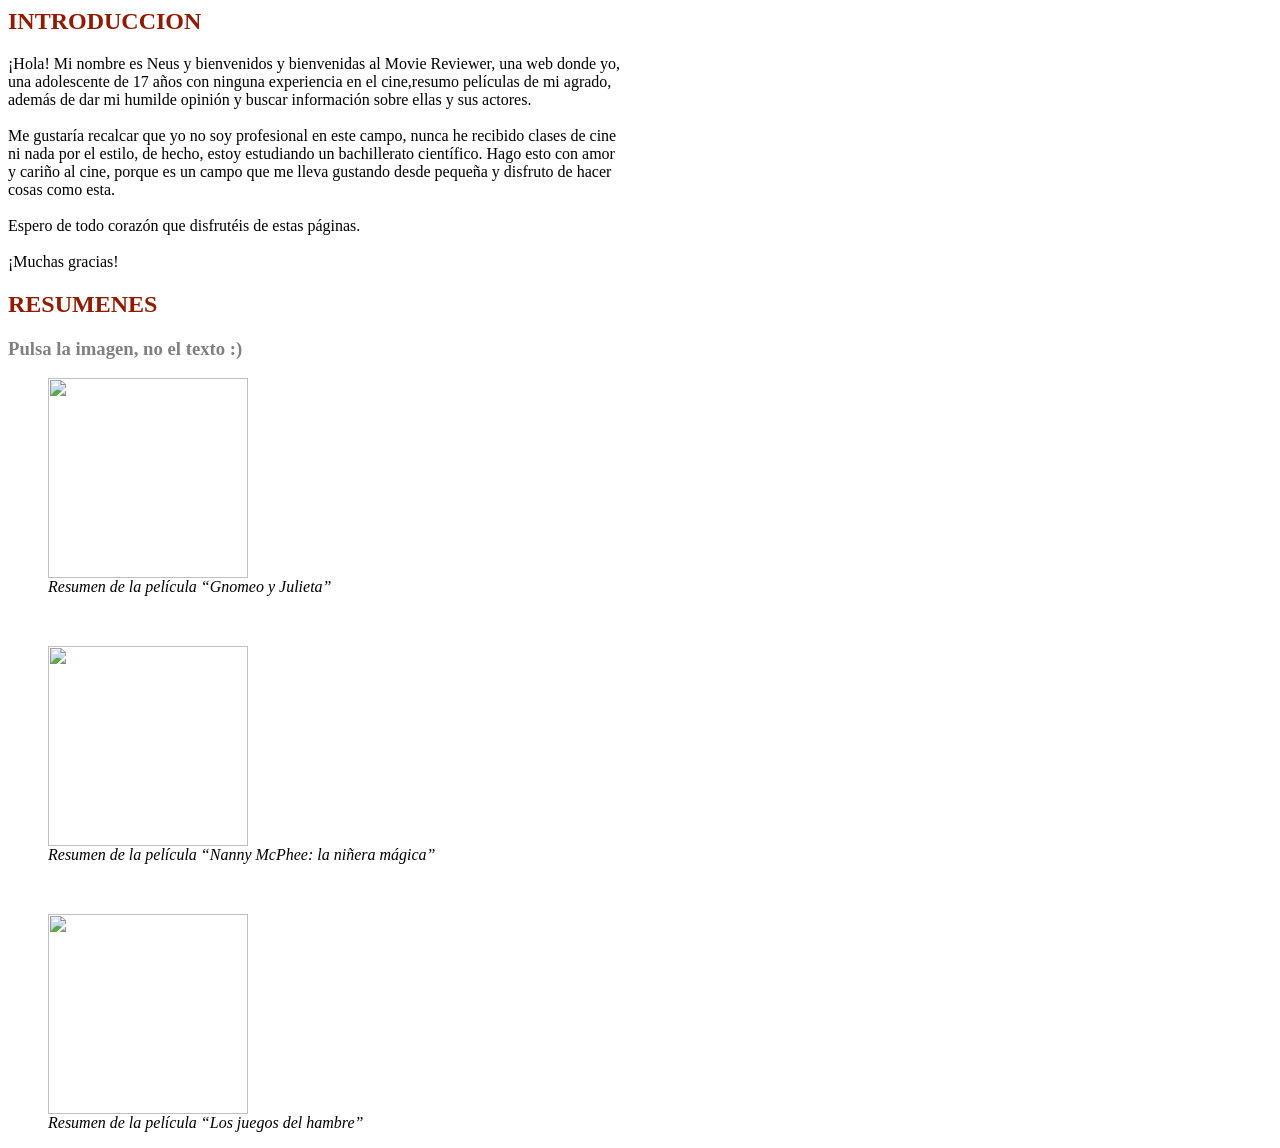
==== index.html @ 6c660a4f "Add files via upload" ====
<html>
<head>
<title>Movie Reviewer</title>
</head>
<body>
<section>
<h2><font color="911b00"><strong>INTRODUCCION</strong></font></h2>
<p>¡Hola! Mi nombre es Neus y bienvenidos y bienvenidas al Movie Reviewer, una web donde yo,<br>
una adolescente de 17 años con ninguna experiencia en el cine,resumo películas de mi agrado,<br>
además de dar mi humilde opinión y buscar información sobre ellas y sus actores.<br>
<br>
Me gustaría recalcar que yo no soy profesional en este campo, nunca he recibido clases de cine <br>
ni nada por el estilo, de hecho, estoy estudiando un bachillerato científico. Hago esto con amor <br>
y cariño al cine, porque es un campo que me lleva gustando desde pequeña y disfruto de hacer <br>
cosas como esta.<br>
<br>
Espero de todo corazón que disfrutéis de estas páginas.<br>
<br>
¡Muchas gracias!</p>
</section>
<section>
<h2><font color="911b00"><strong>RESUMENES</strong></font></h2>
<h3><font color="gray"><strong>Pulsa la imagen, no el texto :)</strong></font></h3>
<figure>
<a href="gnomeoyjulieta.html"><img src="resum/gyj.jpg" height="200"></a>
<figcaption><em>Resumen de la película “Gnomeo y Julieta”</em></figcaption>
</figure>
<br>
<figure>
<a href="laniñeramágica.html"><img src="resum/nn.jpg" height="200"></a>
<figcaption><em>Resumen de la película “Nanny McPhee: la niñera mágica”</em></figcaption>
</figure>
<br>
<figure>
<a href="losjuegosdelhambre.html"><img src="resum/jh.jpg" height="200"></a>
<figcaption><em>Resumen de la película “Los juegos del hambre”</em></figcaption>
</figure>
</section>
</body>
</html>
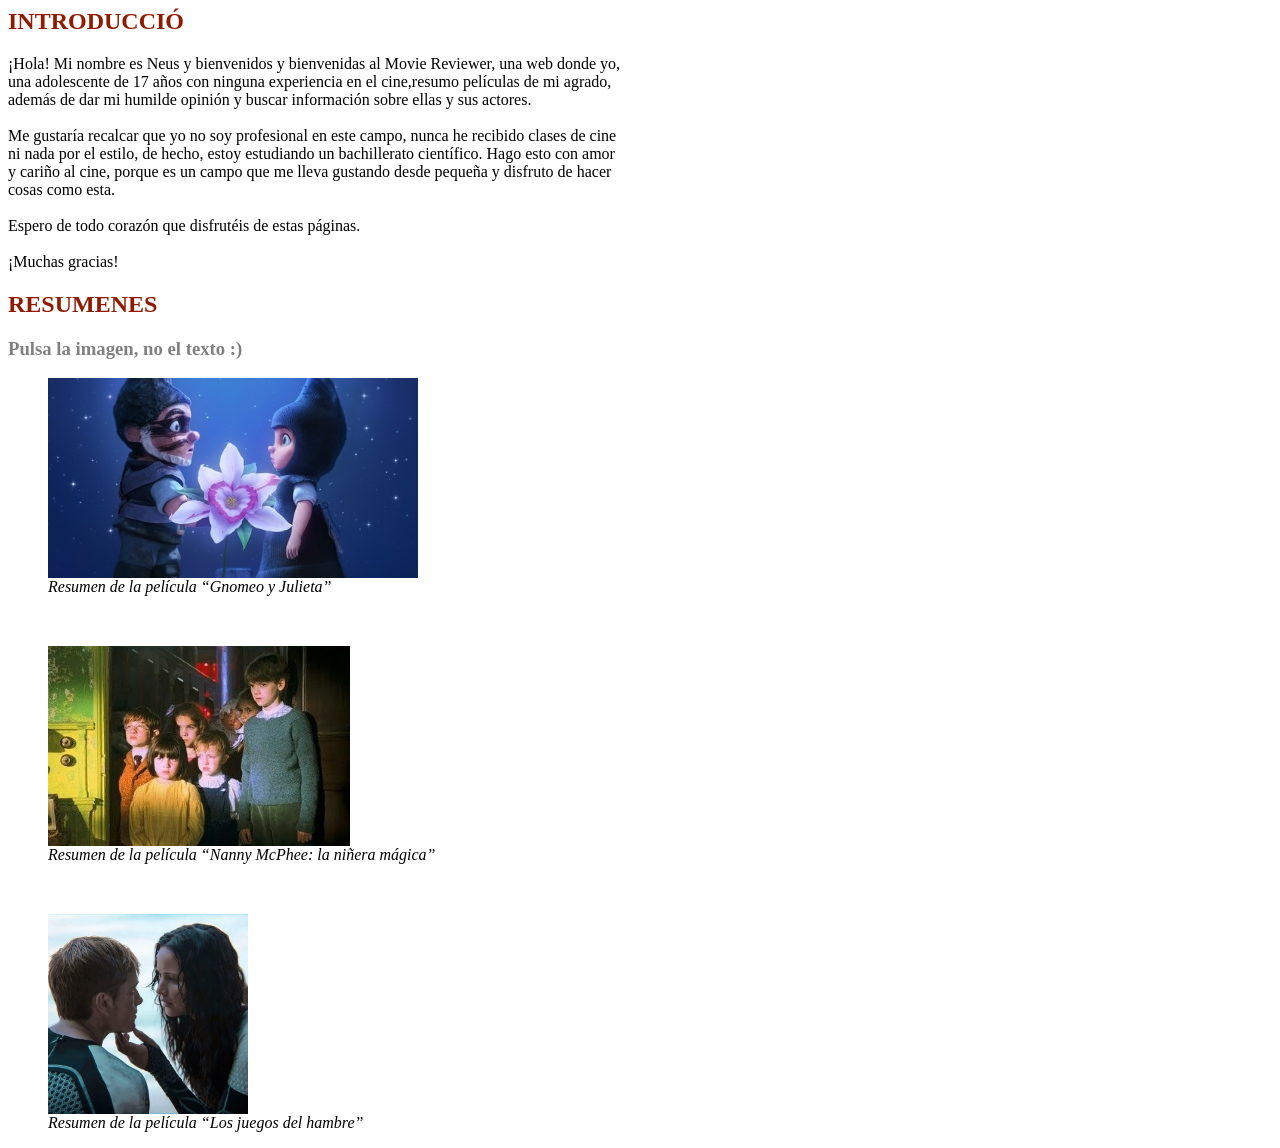
==== commit a617f4b5: "Corrige título de introducción" ====
--- a/index.html
+++ b/index.html
@@ -4,7 +4,7 @@
 </head>
 <body>
 <section>
-<h2><font color="911b00"><strong>INTRODUCCION</strong></font></h2>
+<h2><font color="911b00"><strong>INTRODUCCIÓ</strong></font></h2>
 <p>¡Hola! Mi nombre es Neus y bienvenidos y bienvenidas al Movie Reviewer, una web donde yo,<br>
 una adolescente de 17 años con ninguna experiencia en el cine,resumo películas de mi agrado,<br>
 además de dar mi humilde opinión y buscar información sobre ellas y sus actores.<br>
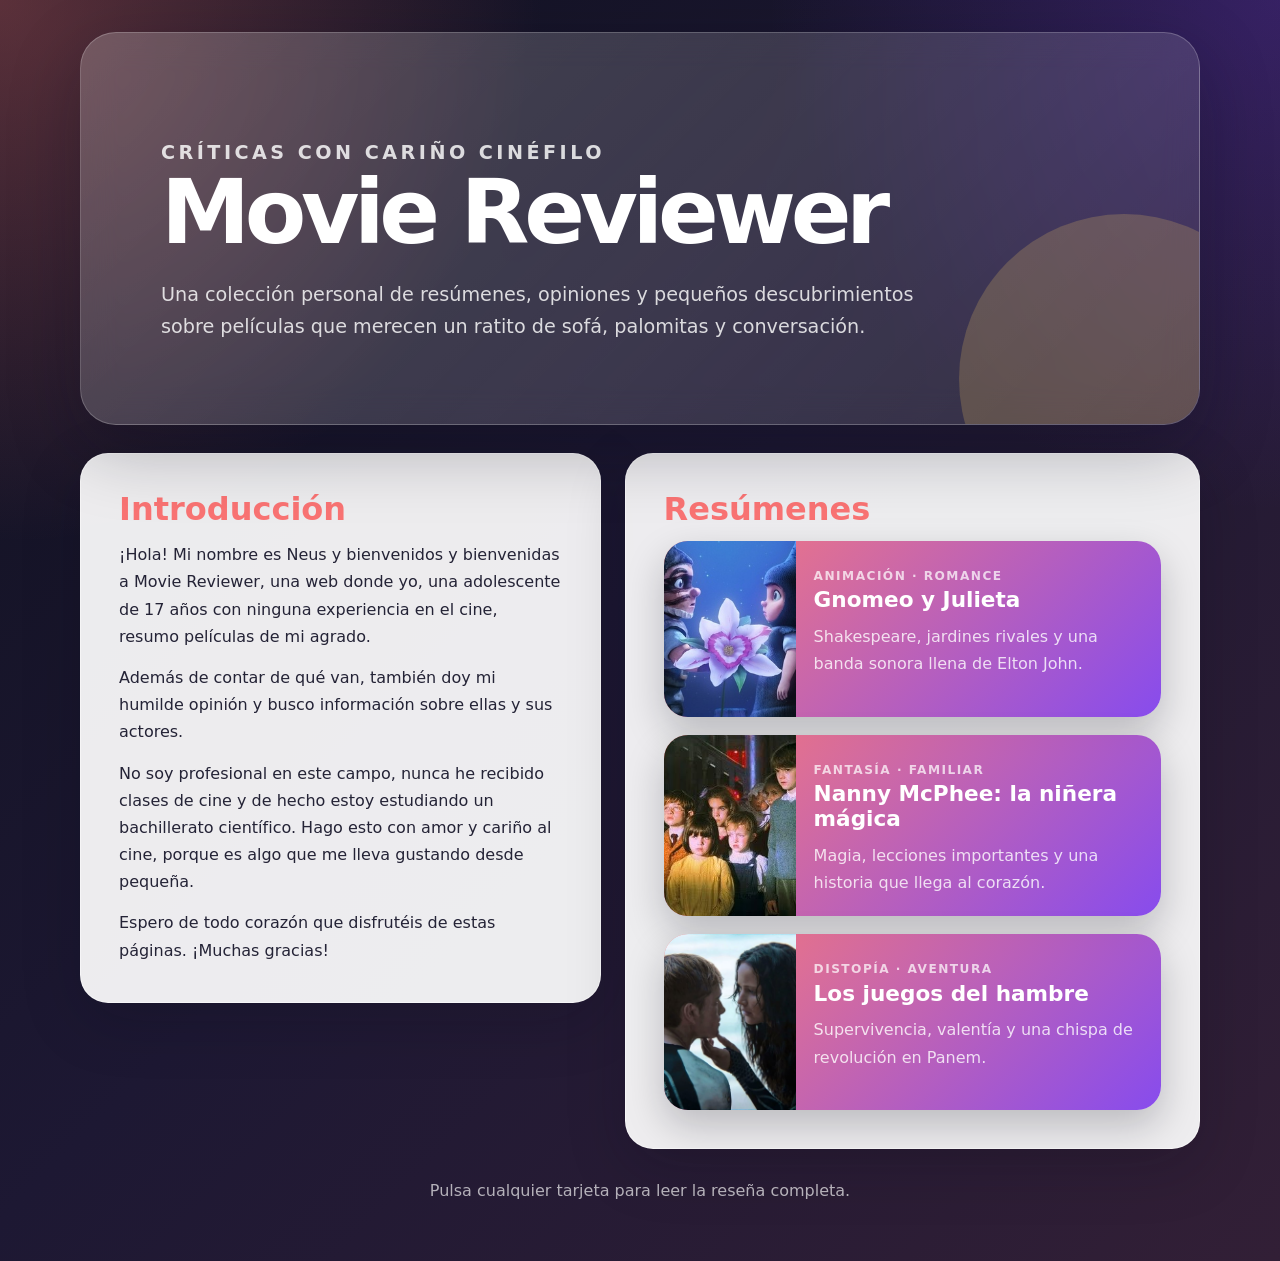
==== commit 107a7e84: "Mejora el diseño visual de la web" ====
--- a/index.html
+++ b/index.html
@@ -1,40 +1,62 @@
-<html>
+<!doctype html>
+<html lang="es">
 <head>
-<title>Movie Reviewer</title>
+  <meta charset="utf-8">
+  <meta name="viewport" content="width=device-width, initial-scale=1">
+  <title>Movie Reviewer</title>
+  <link rel="stylesheet" href="styles.css">
 </head>
 <body>
-<section>
-<h2><font color="911b00"><strong>INTRODUCCIÓ</strong></font></h2>
-<p>¡Hola! Mi nombre es Neus y bienvenidos y bienvenidas al Movie Reviewer, una web donde yo,<br>
-una adolescente de 17 años con ninguna experiencia en el cine,resumo películas de mi agrado,<br>
-además de dar mi humilde opinión y buscar información sobre ellas y sus actores.<br>
-<br>
-Me gustaría recalcar que yo no soy profesional en este campo, nunca he recibido clases de cine <br>
-ni nada por el estilo, de hecho, estoy estudiando un bachillerato científico. Hago esto con amor <br>
-y cariño al cine, porque es un campo que me lleva gustando desde pequeña y disfruto de hacer <br>
-cosas como esta.<br>
-<br>
-Espero de todo corazón que disfrutéis de estas páginas.<br>
-<br>
-¡Muchas gracias!</p>
-</section>
-<section>
-<h2><font color="911b00"><strong>RESUMENES</strong></font></h2>
-<h3><font color="gray"><strong>Pulsa la imagen, no el texto :)</strong></font></h3>
-<figure>
-<a href="gnomeoyjulieta.html"><img src="resum/gyj.jpg" height="200"></a>
-<figcaption><em>Resumen de la película “Gnomeo y Julieta”</em></figcaption>
-</figure>
-<br>
-<figure>
-<a href="laniñeramágica.html"><img src="resum/nn.jpg" height="200"></a>
-<figcaption><em>Resumen de la película “Nanny McPhee: la niñera mágica”</em></figcaption>
-</figure>
-<br>
-<figure>
-<a href="losjuegosdelhambre.html"><img src="resum/jh.jpg" height="200"></a>
-<figcaption><em>Resumen de la película “Los juegos del hambre”</em></figcaption>
-</figure>
-</section>
+  <main class="page-shell">
+    <header class="hero">
+      <p class="kicker">Críticas con cariño cinéfilo</p>
+      <h1>Movie Reviewer</h1>
+      <p>Una colección personal de resúmenes, opiniones y pequeños descubrimientos sobre películas que merecen un ratito de sofá, palomitas y conversación.</p>
+    </header>
+
+    <div class="content-grid">
+      <section class="panel" aria-labelledby="intro-title">
+        <h2 class="section-title" id="intro-title">Introducción</h2>
+        <p>¡Hola! Mi nombre es Neus y bienvenidos y bienvenidas a Movie Reviewer, una web donde yo, una adolescente de 17 años con ninguna experiencia en el cine, resumo películas de mi agrado.</p>
+        <p>Además de contar de qué van, también doy mi humilde opinión y busco información sobre ellas y sus actores.</p>
+        <p>No soy profesional en este campo, nunca he recibido clases de cine y de hecho estoy estudiando un bachillerato científico. Hago esto con amor y cariño al cine, porque es algo que me lleva gustando desde pequeña.</p>
+        <p>Espero de todo corazón que disfrutéis de estas páginas. ¡Muchas gracias!</p>
+      </section>
+
+      <section class="panel" aria-labelledby="reviews-title">
+        <h2 class="section-title" id="reviews-title">Resúmenes</h2>
+        <div class="movie-grid" aria-label="Lista de películas reseñadas">
+          <a class="movie-card" href="gnomeoyjulieta.html">
+            <img src="resum/gyj.jpg" alt="Cartel de Gnomeo y Julieta">
+            <span class="movie-card__body">
+              <span class="movie-card__eyebrow">Animación · Romance</span>
+              <h3>Gnomeo y Julieta</h3>
+              <p>Shakespeare, jardines rivales y una banda sonora llena de Elton John.</p>
+            </span>
+          </a>
+
+          <a class="movie-card" href="laniñeramágica.html">
+            <img src="resum/nn.jpg" alt="Cartel de Nanny McPhee: la niñera mágica">
+            <span class="movie-card__body">
+              <span class="movie-card__eyebrow">Fantasía · Familiar</span>
+              <h3>Nanny McPhee: la niñera mágica</h3>
+              <p>Magia, lecciones importantes y una historia que llega al corazón.</p>
+            </span>
+          </a>
+
+          <a class="movie-card" href="losjuegosdelhambre.html">
+            <img src="resum/jh.jpg" alt="Cartel de Los juegos del hambre">
+            <span class="movie-card__body">
+              <span class="movie-card__eyebrow">Distopía · Aventura</span>
+              <h3>Los juegos del hambre</h3>
+              <p>Supervivencia, valentía y una chispa de revolución en Panem.</p>
+            </span>
+          </a>
+        </div>
+      </section>
+    </div>
+
+    <p class="footer-note">Pulsa cualquier tarjeta para leer la reseña completa.</p>
+  </main>
 </body>
 </html>
--- a/styles.css
+++ b/styles.css
@@ -0,0 +1,301 @@
+:root {
+  --bg: #0f1020;
+  --bg-soft: #17182e;
+  --card: rgba(255, 255, 255, 0.92);
+  --ink: #242336;
+  --muted: #68677b;
+  --brand: #f97373;
+  --brand-2: #7c3aed;
+  --accent: #ffd166;
+  --ring: rgba(249, 115, 115, 0.28);
+  --shadow: 0 24px 70px rgba(10, 10, 24, 0.28);
+  font-family: Inter, ui-sans-serif, system-ui, -apple-system, BlinkMacSystemFont, "Segoe UI", sans-serif;
+}
+
+* {
+  box-sizing: border-box;
+}
+
+html {
+  scroll-behavior: smooth;
+}
+
+body {
+  margin: 0;
+  min-height: 100vh;
+  color: var(--ink);
+  background:
+    radial-gradient(circle at top left, rgba(249, 115, 115, 0.32), transparent 34rem),
+    radial-gradient(circle at top right, rgba(124, 58, 237, 0.26), transparent 32rem),
+    linear-gradient(135deg, #10111f 0%, #1d1833 48%, #321f36 100%);
+  line-height: 1.7;
+}
+
+img {
+  display: block;
+  max-width: 100%;
+}
+
+a {
+  color: inherit;
+}
+
+.page-shell {
+  width: min(1120px, calc(100% - 32px));
+  margin: 0 auto;
+  padding: 32px 0 56px;
+}
+
+.hero {
+  position: relative;
+  overflow: hidden;
+  padding: clamp(40px, 7vw, 80px);
+  border: 1px solid rgba(255, 255, 255, 0.22);
+  border-radius: 36px;
+  color: #fff;
+  background:
+    linear-gradient(135deg, rgba(255, 255, 255, 0.16), rgba(255, 255, 255, 0.04)),
+    rgba(255, 255, 255, 0.06);
+  box-shadow: var(--shadow);
+  backdrop-filter: blur(18px);
+}
+
+.hero::after {
+  content: "";
+  position: absolute;
+  right: -90px;
+  bottom: -120px;
+  width: 330px;
+  height: 330px;
+  border-radius: 999px;
+  background: rgba(255, 209, 102, 0.2);
+}
+
+.kicker {
+  margin: 0 0 12px;
+  color: var(--accent);
+  font-size: 0.82rem;
+  font-weight: 800;
+  letter-spacing: 0.18em;
+  text-transform: uppercase;
+}
+
+.hero h1,
+.page-title {
+  position: relative;
+  z-index: 1;
+  margin: 0;
+  font-size: clamp(2.6rem, 8vw, 5.6rem);
+  line-height: 0.95;
+  letter-spacing: -0.06em;
+}
+
+.hero p,
+.lead {
+  position: relative;
+  z-index: 1;
+  max-width: 760px;
+  margin: 24px 0 0;
+  color: rgba(255, 255, 255, 0.82);
+  font-size: clamp(1rem, 2vw, 1.2rem);
+}
+
+.content-grid {
+  display: grid;
+  grid-template-columns: minmax(0, 0.95fr) minmax(300px, 1.05fr);
+  gap: 24px;
+  margin-top: 28px;
+  align-items: start;
+}
+
+.panel,
+.review-card {
+  border: 1px solid rgba(255, 255, 255, 0.5);
+  border-radius: 28px;
+  background: var(--card);
+  box-shadow: 0 18px 60px rgba(10, 10, 24, 0.18);
+}
+
+.panel {
+  padding: clamp(24px, 4vw, 38px);
+}
+
+.section-title {
+  margin: 0 0 14px;
+  color: var(--brand);
+  font-size: clamp(1.5rem, 3vw, 2rem);
+  line-height: 1.1;
+}
+
+.panel p {
+  margin: 0 0 14px;
+}
+
+.panel p:last-child {
+  margin-bottom: 0;
+}
+
+.movie-grid {
+  display: grid;
+  gap: 18px;
+}
+
+.movie-card {
+  display: grid;
+  grid-template-columns: 132px 1fr;
+  gap: 18px;
+  min-height: 176px;
+  overflow: hidden;
+  border-radius: 24px;
+  color: #fff;
+  text-decoration: none;
+  background: linear-gradient(135deg, rgba(249, 115, 115, 0.94), rgba(124, 58, 237, 0.9));
+  box-shadow: 0 16px 38px rgba(10, 10, 24, 0.22);
+  transition: transform 180ms ease, box-shadow 180ms ease;
+}
+
+.movie-card:hover,
+.movie-card:focus-visible {
+  transform: translateY(-5px);
+  box-shadow: 0 24px 50px rgba(10, 10, 24, 0.3);
+}
+
+.movie-card:focus-visible,
+.back-link:focus-visible {
+  outline: 4px solid var(--ring);
+  outline-offset: 4px;
+}
+
+.movie-card img {
+  width: 100%;
+  height: 100%;
+  object-fit: cover;
+}
+
+.movie-card__body {
+  padding: 20px 20px 20px 0;
+}
+
+.movie-card__eyebrow {
+  margin: 0 0 8px;
+  color: rgba(255, 255, 255, 0.72);
+  font-size: 0.76rem;
+  font-weight: 800;
+  letter-spacing: 0.12em;
+  text-transform: uppercase;
+}
+
+.movie-card h3 {
+  margin: 0;
+  font-size: 1.35rem;
+  line-height: 1.15;
+}
+
+.movie-card p {
+  margin: 10px 0 0;
+  color: rgba(255, 255, 255, 0.8);
+}
+
+.back-link {
+  display: inline-flex;
+  align-items: center;
+  gap: 8px;
+  margin-bottom: 22px;
+  padding: 10px 16px;
+  border-radius: 999px;
+  color: #fff;
+  font-weight: 700;
+  text-decoration: none;
+  background: rgba(255, 255, 255, 0.14);
+  backdrop-filter: blur(12px);
+}
+
+.review-layout {
+  display: grid;
+  grid-template-columns: minmax(0, 1fr) 320px;
+  gap: 24px;
+  margin-top: 28px;
+  align-items: start;
+}
+
+.review-stack {
+  display: grid;
+  gap: 18px;
+}
+
+.review-card {
+  padding: clamp(22px, 4vw, 34px);
+}
+
+.review-card h2 {
+  margin: 0 0 12px;
+  color: var(--movie-color, var(--brand));
+  font-size: clamp(1.35rem, 3vw, 1.9rem);
+}
+
+.review-card p {
+  margin: 0;
+}
+
+.rating-card {
+  position: sticky;
+  top: 24px;
+  overflow: hidden;
+  text-align: center;
+}
+
+.rating-card img {
+  width: 100%;
+  max-height: 330px;
+  object-fit: contain;
+  padding: 28px;
+  background: #fff8df;
+}
+
+.rating-card figcaption {
+  padding: 18px 22px 24px;
+  color: var(--muted);
+  font-weight: 700;
+}
+
+.footer-note {
+  margin: 28px 0 0;
+  color: rgba(255, 255, 255, 0.66);
+  text-align: center;
+}
+
+@media (max-width: 820px) {
+  .content-grid,
+  .review-layout {
+    grid-template-columns: 1fr;
+  }
+
+  .rating-card {
+    position: static;
+  }
+}
+
+@media (max-width: 560px) {
+  .page-shell {
+    width: min(100% - 20px, 1120px);
+    padding-top: 18px;
+  }
+
+  .hero,
+  .panel,
+  .review-card {
+    border-radius: 24px;
+  }
+
+  .movie-card {
+    grid-template-columns: 1fr;
+  }
+
+  .movie-card img {
+    height: 220px;
+  }
+
+  .movie-card__body {
+    padding: 0 20px 22px;
+  }
+}
